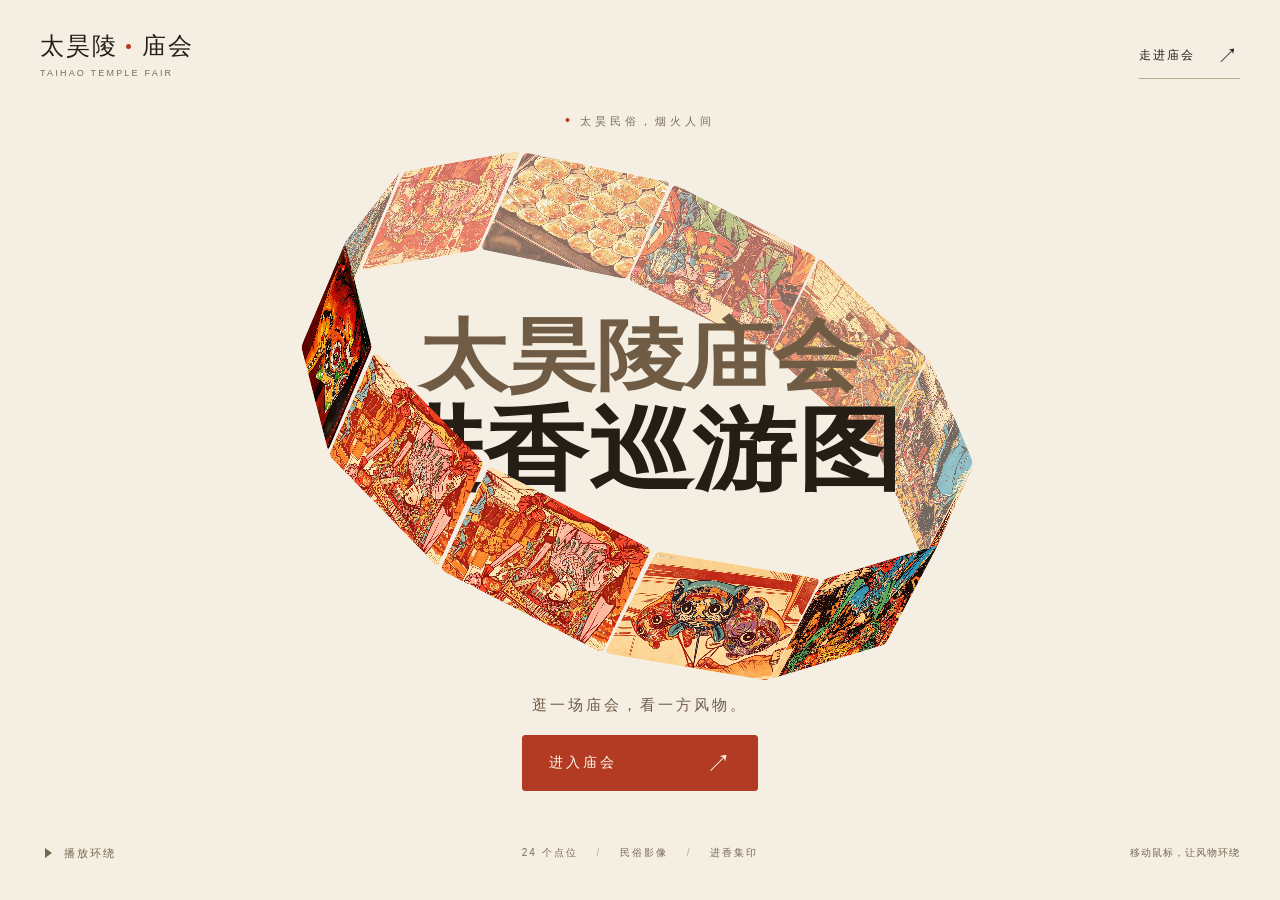
==== index.html @ 87d6bb45 "Unify homepage and map entry and remove the scroll intro" ====
<!doctype html>
<html lang="zh-CN">
<head>
<meta charset="utf-8">
<meta name="viewport" content="width=device-width, initial-scale=1, viewport-fit=cover">
<meta name="theme-color" content="#F5EFE3">
<meta name="description" content="走进太昊陵庙会的互动地图，漫游24个点位，看民俗短片、逛民俗图鉴、集进香香印。">
<meta property="og:title" content="太昊陵庙会 · 进香巡游图">
<meta property="og:description" content="走进庙会，探访民俗。">
<meta property="og:type" content="website">
<meta property="og:image" content="https://kerlynnhoffman997-lab.github.io/taihao-temple-fair/assets/home/home-03.jpg">
<title>太昊陵庙会 · 进香巡游图</title>
<link rel="icon" href="data:,">
<link rel="stylesheet" href="home.css?v=entry2">
<link rel="stylesheet" href="transition.css?v=entry2">
<link rel="preload" as="image" href="assets/home/home-03.jpg">
<script src="home.js?v=entry2" defer></script>
<script>
// Navigation or viewport changes can skip native snapshots. Keep the normal
// paper-to-map reveal in control when the optional native transition aborts.
for (const type of ['pageswap','pagereveal']) {
  window.addEventListener(type, event => {
    const transition = event.viewTransition;
    if (!transition) return;
    transition.ready.catch(() => {
      transition.skipTransition();
      document.documentElement.dataset.transitionFallback = 'true';
    });
  });
}
</script>
</head>
<body>
<!-- Design: warm paper #F5EFE3, ink #241e17, cinnabar #B33B24.
Oversized two-line heading, a perspective image ring, quiet viewport labels.
Geometry adapted from Gallery Heading, Meng To / Design+Code, MIT.
See THIRD_PARTY_NOTICES.txt. The original tour is retained in tour.html. -->
<a class="skip-link" href="#enter">跳到庙会入口</a>
<header class="site-header">
<a class="wordmark" href="./" aria-label="太昊陵庙会首页"><span class="wordmark-cn">太昊陵<span class="wordmark-dot" aria-hidden="true"></span>庙会</span><span class="wordmark-en">TAIHAO TEMPLE FAIR</span></a>
<a class="header-link" href="tour.html">走进庙会 <span aria-hidden="true">↗</span></a>
</header>
<main class="hero" aria-labelledby="page-title">
<div class="gallery" aria-hidden="true"><canvas id="gallery-canvas"></canvas></div>
<div class="fallback-heading"><h1 id="page-title"><span>太昊陵庙会</span><strong>进香巡游图</strong></h1></div>
<div class="hero-note"><span class="live-dot" aria-hidden="true"></span>太昊民俗，烟火人间</div>
<div class="entry"><p class="entry-copy">逛一场庙会，看一方风物。</p><a class="enter-link" id="enter" href="tour.html"><span>进入庙会</span><span class="enter-arrow" aria-hidden="true">↗</span></a></div>
</main>
<footer class="site-footer">
<button class="motion-toggle" id="motion-toggle" type="button" aria-pressed="false"><span class="motion-icon" aria-hidden="true"></span><span id="motion-label">播放环绕</span></button>
<p class="footer-features">24 个点位<span aria-hidden="true"> / </span>民俗影像<span aria-hidden="true"> / </span>进香集印</p>
<p class="gesture-note"><span class="desktop-hint">移动鼠标，让风物环绕</span><span class="touch-hint">轻触画面，让风物环绕</span></p>
</footer>
<noscript><style>.motion-toggle,.gesture-note{visibility:hidden}.gallery{display:none}</style></noscript>
</body>
</html>
---- home.css ----
:root{color-scheme:light;--bg:#F5EFE3;--paper:#241e17;--muted:#796d5c;--red:#B33B24}
*{box-sizing:border-box}html,body{margin:0;min-width:320px;min-height:100%;background:var(--bg)}
body{height:100svh;min-height:620px;overflow:hidden;color:var(--paper);font-family:"PingFang SC","Microsoft YaHei","Noto Sans CJK SC",sans-serif;-webkit-font-smoothing:antialiased}
a{color:inherit;text-decoration:none;-webkit-tap-highlight-color:transparent}button{font:inherit;cursor:pointer}
a:focus-visible,button:focus-visible{outline:2px solid var(--paper);outline-offset:6px}
.skip-link{position:fixed;top:12px;left:50%;z-index:20;padding:12px 20px;background:var(--paper);color:var(--bg);transform:translate(-50%,-160%)}.skip-link:focus{transform:translate(-50%,0)}
.site-header{position:absolute;inset:32px 40px auto;z-index:4;display:flex;align-items:center;justify-content:space-between}
.wordmark{display:flex;flex-direction:column;gap:7px;min-height:48px}.wordmark-cn{font-family:"Songti SC","STZhongsong","Noto Serif CJK SC",serif;font-size:24px;letter-spacing:2px;line-height:1.2}
.wordmark-dot{display:inline-block;width:5px;height:5px;background:var(--red);margin:0 11px 5px 8px;border-radius:50%}.wordmark-en{color:var(--muted);font-size:9px;letter-spacing:2.2px}
.header-link{display:flex;align-items:center;gap:22px;min-height:46px;font-size:12px;letter-spacing:2px;border-bottom:1px solid #b8aa91;transition:color .2s,border-color .2s}.header-link span{font-size:21px}.header-link:hover{color:#B33B24;border-color:var(--red)}
.hero{position:relative;width:100%;height:100%;isolation:isolate}.gallery{position:absolute;inset:0;z-index:-1;touch-action:pan-y}#gallery-canvas{display:block;width:100%;height:100%}
.fallback-heading{position:absolute;inset:0;display:grid;place-items:center;pointer-events:none;padding:0 24px 40px}
h1{margin:0;text-align:center;font-size:clamp(40px,6.7vw,100px);letter-spacing:.055em;line-height:1.3}h1 span,h1 strong{display:block;font-weight:700}h1 span{color:#6f5c46}h1 strong{color:var(--paper)}
.gallery-ready .fallback-heading{position:absolute;width:1px;height:1px;padding:0;margin:-1px;overflow:hidden;clip:rect(0,0,0,0);white-space:nowrap;border:0}
.hero-note{position:absolute;top:114px;left:50%;transform:translateX(-50%);color:#7d6c56;font-size:11px;letter-spacing:4px;white-space:nowrap}.live-dot{display:inline-block;width:4px;height:4px;border-radius:50%;margin:0 10px 3px 0;background:var(--red)}
.entry{position:absolute;left:50%;bottom:109px;transform:translateX(-50%);z-index:3;display:flex;flex-direction:column;align-items:center;gap:18px;white-space:nowrap}
.entry-copy{margin:0;color:#6f5b47;font-family:"Songti SC","STSong","Noto Serif CJK SC",serif;font-size:15px;letter-spacing:3px;line-height:1.6}
.enter-link{color:#fff8eb;display:flex;align-items:center;justify-content:space-between;min-height:56px;min-width:236px;padding:0 23px 0 26px;background:var(--red);border:1px solid var(--red);border-radius:3px;font-size:14px;letter-spacing:3px;transition:background .2s,color .2s,transform .2s}.enter-arrow{font-size:25px;font-weight:400;line-height:1;margin-left:25px}
.enter-link:hover{background:var(--paper);border-color:var(--paper);color:var(--bg);transform:translateY(-2px)}
.site-footer{position:absolute;bottom:max(25px,env(safe-area-inset-bottom));left:40px;right:40px;z-index:4;display:grid;grid-template-columns:1fr auto 1fr;align-items:center;gap:24px}
.motion-toggle{display:flex;align-items:center;justify-self:start;gap:11px;min-height:44px;padding:0 5px;color:#776650;background:none;border:0;font-size:11px;letter-spacing:2px}.motion-toggle:hover{color:var(--paper)}
.motion-icon{width:8px;height:10px;border:0;border-left:7px solid currentColor;border-top:5px solid transparent;border-bottom:5px solid transparent}.motion-toggle[aria-pressed="true"] .motion-icon{width:8px;height:10px;border:0;border-left:2px solid currentColor;border-right:2px solid currentColor}
.footer-features,.gesture-note{margin:0;font-size:10px;color:#7a6954;letter-spacing:2px;line-height:1.8}.footer-features span{margin:0 14px;color:#b8aa92}.gesture-note{justify-self:end;font-size:10px;letter-spacing:1px}.touch-hint{display:none}
@media(hover:none){.desktop-hint{display:none}.touch-hint{display:inline}}
@media(min-width:1600px){.entry{bottom:12vh}.hero-note{top:15vh}}
@media(max-width:759px){
body{min-height:600px}.site-header{inset:24px 23px auto}.wordmark-cn{font-size:21px;letter-spacing:1px}.wordmark-en{font-size:8px;letter-spacing:1.5px}.wordmark-dot{margin:0 7px 4px 5px;width:4px;height:4px}.header-link{gap:10px;font-size:11px;letter-spacing:1px}
.hero-note{top:117px;font-size:10px;letter-spacing:3px}.entry{bottom:135px;gap:15px}.entry-copy{font-size:13px;letter-spacing:2px}.enter-link{min-width:232px;min-height:54px;font-size:13px}
.site-footer{left:22px;right:22px;bottom:max(19px,env(safe-area-inset-bottom));grid-template-columns:1fr 1fr;gap:0 10px}.footer-features{grid-row:1;grid-column:1/-1;justify-self:center;font-size:9px;letter-spacing:1px;margin-bottom:8px}.footer-features span{margin:0 8px}.motion-toggle{grid-row:2;font-size:10px;letter-spacing:1px}.gesture-note{grid-row:2;font-size:9px;letter-spacing:0}
}
@media(max-height:720px) and (min-width:760px){.site-header{top:22px}.hero-note{top:90px}.entry{bottom:82px;gap:10px}.site-footer{bottom:15px}.enter-link{min-height:48px}.entry-copy{font-size:13px}}
@media(max-height:700px) and (max-width:759px){.hero-note{top:102px}.entry{bottom:118px;gap:9px}.entry-copy{font-size:12px}.site-header{top:19px}}
@media(prefers-reduced-motion:reduce){a,button{transition:none!important}}

@media(max-height:560px){
body{min-height:100svh}.site-header{inset:15px 24px auto}.hero-note{display:none}.entry{bottom:61px;gap:7px}.entry-copy{display:none}.enter-link{min-height:44px;min-width:220px}.site-footer{bottom:8px;grid-template-columns:1fr 1fr}.footer-features{display:none}.motion-toggle,.gesture-note{grid-row:1}.gesture-note{grid-column:2}.wordmark-cn{font-size:20px}.wordmark-en{font-size:8px}
}
/* A short departure on the same paper field; the map continues the reveal. */
.gallery,.hero-note,.entry,.site-header,.site-footer{transition:opacity .24s ease,transform .32s ease}
.is-entering .gallery{opacity:0;transform:scale(1.025)}
.is-entering .hero-note,.is-entering .entry,.is-entering .site-header,.is-entering .site-footer{opacity:0}
.is-entering a{pointer-events:none}
@media(prefers-reduced-motion:reduce){.gallery,.hero-note,.entry,.site-header,.site-footer{transition:none}}
---- transition.css ----
/* Shared paper field and a progressive cross-document transition. */
@view-transition{navigation:auto}
::view-transition-group(root){animation-duration:.55s}
::view-transition-old(root){animation:page-away .28s ease-out both;mix-blend-mode:normal}
::view-transition-new(root){animation:page-arrive .55s ease-out both;mix-blend-mode:normal}
@keyframes page-away{to{opacity:0}}
@keyframes page-arrive{from{opacity:0}to{opacity:1}}
@media(prefers-reduced-motion:reduce){
::view-transition-group(root),::view-transition-old(root),::view-transition-new(root){animation-duration:1ms!important;animation-delay:0s!important}
}
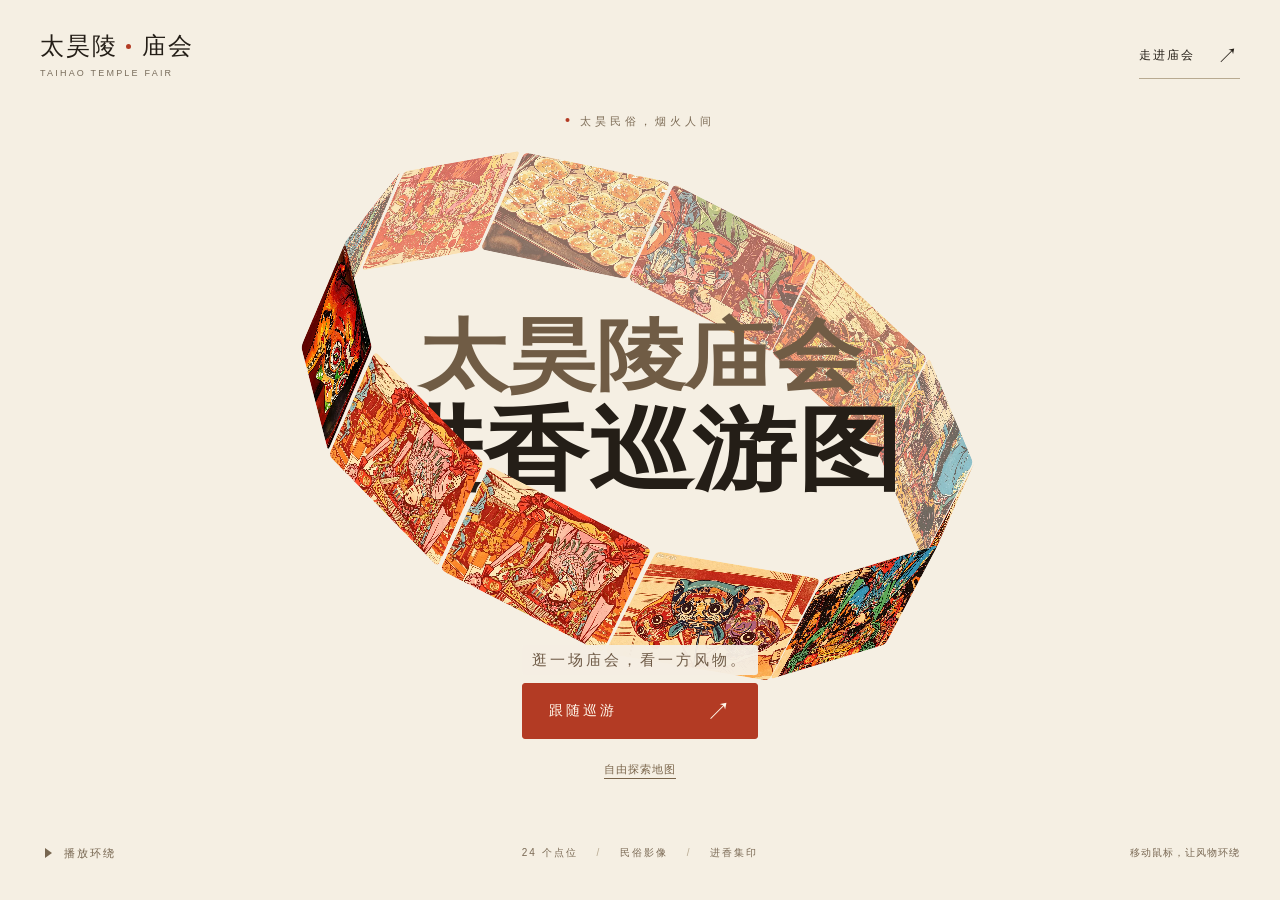
==== commit 9b766e03: "Refine mobile touring, map discovery, and stamp collection" ====
--- a/index.html
+++ b/index.html
@@ -8,13 +8,18 @@
 <meta property="og:title" content="太昊陵庙会 · 进香巡游图">
 <meta property="og:description" content="走进庙会，探访民俗。">
 <meta property="og:type" content="website">
-<meta property="og:image" content="https://kerlynnhoffman997-lab.github.io/taihao-temple-fair/assets/home/home-03.jpg">
+<meta property="og:image" content="https://kerlynnhoffman997-lab.github.io/taihao-temple-fair/assets/home/optimized/home-03.jpg">
+<meta property="og:image:width" content="640">
+<meta property="og:image:height" content="480">
 <title>太昊陵庙会 · 进香巡游图</title>
 <link rel="icon" href="data:,">
-<link rel="stylesheet" href="home.css?v=entry2">
+<link rel="stylesheet" href="home.css?v=opt1">
 <link rel="stylesheet" href="transition.css?v=entry2">
-<link rel="preload" as="image" href="assets/home/home-03.jpg">
-<script src="home.js?v=entry2" defer></script>
+<link rel="preload" as="image" href="assets/home/optimized/home-03.webp" type="image/webp" fetchpriority="high">
+<script src="assets/vendor/motion-mini.js" defer></script>
+<script src="assets/js/motion-ui.js" defer></script>
+<script src="home.js?v=opt1" defer></script>
+<script src="assets/js/home-resume.js?v=opt1" defer></script>
 <script>
 // Navigation or viewport changes can skip native snapshots. Keep the normal
 // paper-to-map reveal in control when the optional native transition aborts.
@@ -38,16 +43,18 @@
 <a class="skip-link" href="#enter">跳到庙会入口</a>
 <header class="site-header">
 <a class="wordmark" href="./" aria-label="太昊陵庙会首页"><span class="wordmark-cn">太昊陵<span class="wordmark-dot" aria-hidden="true"></span>庙会</span><span class="wordmark-en">TAIHAO TEMPLE FAIR</span></a>
-<a class="header-link" href="tour.html">走进庙会 <span aria-hidden="true">↗</span></a>
+<a class="header-link" href="tour.html?start=route">走进庙会 <span aria-hidden="true">↗</span></a>
 </header>
-<main class="hero" aria-labelledby="page-title">
+<main class="hero" aria-labelledby="page-title" aria-describedby="gallery-description">
+<p class="sr-only" id="gallery-description">环绕画廊展示巡游表演、民俗手作与庙会小吃插画。可用页面底部按钮控制播放，或直接进入庙会地图。</p>
+<p class="sr-only" id="gallery-status" role="status">民俗插画正在载入，您也可以直接进入地图。</p>
 <div class="gallery" aria-hidden="true"><canvas id="gallery-canvas"></canvas></div>
 <div class="fallback-heading"><h1 id="page-title"><span>太昊陵庙会</span><strong>进香巡游图</strong></h1></div>
 <div class="hero-note"><span class="live-dot" aria-hidden="true"></span>太昊民俗，烟火人间</div>
-<div class="entry"><p class="entry-copy">逛一场庙会，看一方风物。</p><a class="enter-link" id="enter" href="tour.html"><span>进入庙会</span><span class="enter-arrow" aria-hidden="true">↗</span></a></div>
+<div class="entry"><p class="entry-copy">逛一场庙会，看一方风物。</p><a class="enter-link" id="enter" href="tour.html?start=route"><span>跟随巡游</span><span class="enter-arrow" aria-hidden="true">↗</span></a><div class="entry-secondary"><a class="restart-link" id="start-fresh" href="tour.html?fresh=1">自由探索地图</a><a class="restart-link" id="start-route" href="tour.html?start=route&amp;fresh=1" hidden>从头巡游</a></div></div>
 </main>
 <footer class="site-footer">
-<button class="motion-toggle" id="motion-toggle" type="button" aria-pressed="false"><span class="motion-icon" aria-hidden="true"></span><span id="motion-label">播放环绕</span></button>
+<button class="motion-toggle" id="motion-toggle" type="button" aria-pressed="false" disabled><span class="motion-icon" aria-hidden="true"></span><span id="motion-label">播放环绕</span></button>
 <p class="footer-features">24 个点位<span aria-hidden="true"> / </span>民俗影像<span aria-hidden="true"> / </span>进香集印</p>
 <p class="gesture-note"><span class="desktop-hint">移动鼠标，让风物环绕</span><span class="touch-hint">轻触画面，让风物环绕</span></p>
 </footer>
--- a/home.css
+++ b/home.css
@@ -41,3 +41,34 @@
 .is-entering .hero-note,.is-entering .entry,.is-entering .site-header,.is-entering .site-footer{opacity:0}
 .is-entering a{pointer-events:none}
 @media(prefers-reduced-motion:reduce){.gallery,.hero-note,.entry,.site-header,.site-footer{transition:none}}
+
+/* Keep the HTML title and entrance readable when decorative photos fail. */
+.sr-only{position:absolute;width:1px;height:1px;padding:0;margin:-1px;overflow:hidden;clip:rect(0,0,0,0);white-space:nowrap;border:0}
+.motion-toggle:disabled{cursor:default;opacity:.7}
+.gesture-note{visibility:hidden}.gallery-ready .gesture-note{visibility:visible}.gallery-failed .gesture-note{visibility:hidden}
+@media(max-height:560px){
+.site-header{left:max(24px,env(safe-area-inset-left));right:max(24px,env(safe-area-inset-right))}
+.site-footer{left:max(24px,env(safe-area-inset-left));right:max(24px,env(safe-area-inset-right));bottom:max(8px,env(safe-area-inset-bottom))}
+.entry{bottom:calc(61px + env(safe-area-inset-bottom))}
+.fallback-heading h1{font-size:clamp(28px,6vw,44px)}
+}
+
+/* Direct tour and free-map choices share one compact entrance row. */
+.entry{gap:8px;max-width:calc(100vw - 40px)}
+.entry-secondary{display:flex;align-items:center;justify-content:center;gap:8px;min-height:44px;max-width:100%}
+.restart-link{display:inline-flex;align-items:center;justify-content:center;min-height:44px;padding:0 12px;
+ color:#79644a;font-size:11px;letter-spacing:1px;text-decoration:underline;text-underline-offset:5px;white-space:nowrap}
+.restart-link[hidden]{display:none}
+.restart-link:hover{color:var(--red)}
+.entry-copy{max-width:calc(100vw - 44px);overflow:hidden;text-overflow:ellipsis;
+ padding:3px 10px;border-radius:3px;background:rgba(245,239,227,.96)}
+@media(max-width:759px) and (max-height:620px){body{min-height:100svh}}
+@media(max-width:759px) and (min-height:561px) and (max-height:620px){.entry{bottom:98px}}
+@media(max-height:560px) and (min-width:480px){
+ .entry{display:grid;grid-template-columns:minmax(0,220px) minmax(0,180px);
+  gap:6px 12px;width:min(412px,calc(100vw - 48px))}
+ .entry-copy{display:block;grid-column:1/-1;text-align:center;font-size:11px;letter-spacing:1px;width:fit-content;justify-self:center}
+ .enter-link{min-width:0;min-height:44px}
+ .entry-secondary{grid-column:2;gap:2px}
+ .restart-link{min-width:0;padding:0 6px;font-size:10px;letter-spacing:.5px}
+}
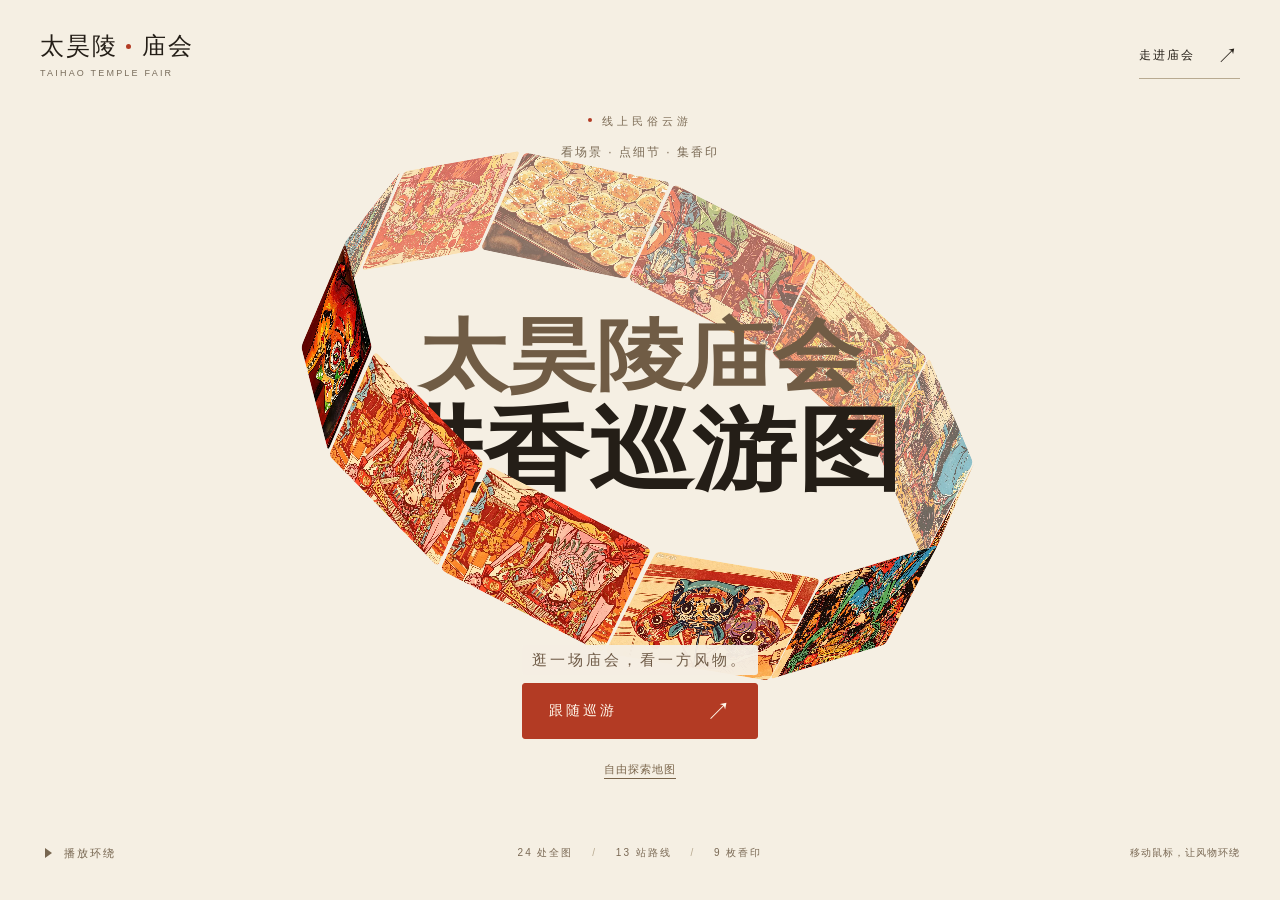
==== commit 5a2f2ba1: "Connect the cultural journey with direct scene exploration and discoveries" ====
--- a/index.html
+++ b/index.html
@@ -4,22 +4,22 @@
 <meta charset="utf-8">
 <meta name="viewport" content="width=device-width, initial-scale=1, viewport-fit=cover">
 <meta name="theme-color" content="#F5EFE3">
-<meta name="description" content="走进太昊陵庙会的互动地图，漫游24个点位，看民俗短片、逛民俗图鉴、集进香香印。">
+<meta name="description" content="太昊陵庙会线上民俗云游：探索24处全图、跟随13站路线，看场景、点细节，收集9枚香印与文化发现。">
 <meta property="og:title" content="太昊陵庙会 · 进香巡游图">
-<meta property="og:description" content="走进庙会，探访民俗。">
+<meta property="og:description" content="线上民俗云游：看场景、点细节、集香印。">
 <meta property="og:type" content="website">
 <meta property="og:image" content="https://kerlynnhoffman997-lab.github.io/taihao-temple-fair/assets/home/optimized/home-03.jpg">
 <meta property="og:image:width" content="640">
 <meta property="og:image:height" content="480">
 <title>太昊陵庙会 · 进香巡游图</title>
 <link rel="icon" href="data:,">
-<link rel="stylesheet" href="home.css?v=opt1">
+<link rel="stylesheet" href="home.css?v=discovery1">
 <link rel="stylesheet" href="transition.css?v=entry2">
 <link rel="preload" as="image" href="assets/home/optimized/home-03.webp" type="image/webp" fetchpriority="high">
 <script src="assets/vendor/motion-mini.js" defer></script>
 <script src="assets/js/motion-ui.js" defer></script>
-<script src="home.js?v=opt1" defer></script>
-<script src="assets/js/home-resume.js?v=opt1" defer></script>
+<script src="home.js?v=discovery1" defer></script>
+<script src="assets/js/home-resume.js?v=discovery1" defer></script>
 <script>
 // Navigation or viewport changes can skip native snapshots. Keep the normal
 // paper-to-map reveal in control when the optional native transition aborts.
@@ -50,12 +50,13 @@
 <p class="sr-only" id="gallery-status" role="status">民俗插画正在载入，您也可以直接进入地图。</p>
 <div class="gallery" aria-hidden="true"><canvas id="gallery-canvas"></canvas></div>
 <div class="fallback-heading"><h1 id="page-title"><span>太昊陵庙会</span><strong>进香巡游图</strong></h1></div>
-<div class="hero-note"><span class="live-dot" aria-hidden="true"></span>太昊民俗，烟火人间</div>
+<div class="hero-note"><span class="live-dot" aria-hidden="true"></span>线上民俗云游</div>
+<p class="hero-guide">看场景 · 点细节 · 集香印</p>
 <div class="entry"><p class="entry-copy">逛一场庙会，看一方风物。</p><a class="enter-link" id="enter" href="tour.html?start=route"><span>跟随巡游</span><span class="enter-arrow" aria-hidden="true">↗</span></a><div class="entry-secondary"><a class="restart-link" id="start-fresh" href="tour.html?fresh=1">自由探索地图</a><a class="restart-link" id="start-route" href="tour.html?start=route&amp;fresh=1" hidden>从头巡游</a></div></div>
 </main>
 <footer class="site-footer">
 <button class="motion-toggle" id="motion-toggle" type="button" aria-pressed="false" disabled><span class="motion-icon" aria-hidden="true"></span><span id="motion-label">播放环绕</span></button>
-<p class="footer-features">24 个点位<span aria-hidden="true"> / </span>民俗影像<span aria-hidden="true"> / </span>进香集印</p>
+<p class="footer-features">24 处全图<span aria-hidden="true"> / </span>13 站路线<span aria-hidden="true"> / </span>9 枚香印</p>
 <p class="gesture-note"><span class="desktop-hint">移动鼠标，让风物环绕</span><span class="touch-hint">轻触画面，让风物环绕</span></p>
 </footer>
 <noscript><style>.motion-toggle,.gesture-note{visibility:hidden}.gallery{display:none}</style></noscript>
--- a/home.css
+++ b/home.css
@@ -72,3 +72,25 @@
  .entry-secondary{grid-column:2;gap:2px}
  .restart-link{min-width:0;padding:0 6px;font-size:10px;letter-spacing:.5px}
 }
+
+/* Explain the online visit without interrupting the entrance. */
+.hero-guide{position:absolute;top:143px;left:50%;z-index:2;transform:translateX(-50%);margin:0;
+ color:#7b6b56;font-size:12px;line-height:1.6;letter-spacing:2px;white-space:nowrap;
+ transition:opacity .24s ease}
+.is-entering .hero-guide{opacity:0}
+@media(max-width:759px){.hero-guide{top:145px;font-size:11px;letter-spacing:1px}}
+@media(max-width:759px) and (max-height:700px) and (min-height:561px){.hero-guide{top:128px}}
+@media(max-height:720px) and (min-width:760px){.hero-guide{top:116px;font-size:11px}}
+@media(max-height:560px) and (min-width:480px){
+ .hero-note{display:block;top:78px;left:24px;transform:none;font-size:10px;letter-spacing:2px}
+ .hero-guide{top:101px;left:24px;transform:none;font-size:10px;letter-spacing:.5px}
+ .footer-features{display:block;position:fixed;top:125px;left:24px;margin:0;font-size:9px;line-height:1.6;letter-spacing:0}
+ .footer-features span{margin:0 5px}
+}
+@media(max-height:560px) and (max-width:479px){
+ .hero-note{display:block;top:82px;font-size:10px;letter-spacing:2px}
+ .hero-guide{top:106px;font-size:10px;letter-spacing:.5px}
+ .footer-features{display:block;position:fixed;top:130px;left:50%;transform:translateX(-50%);margin:0;font-size:9px;letter-spacing:0;white-space:nowrap}
+ .footer-features span{margin:0 5px}
+}
+@media(prefers-reduced-motion:reduce){.hero-guide{transition:none}}
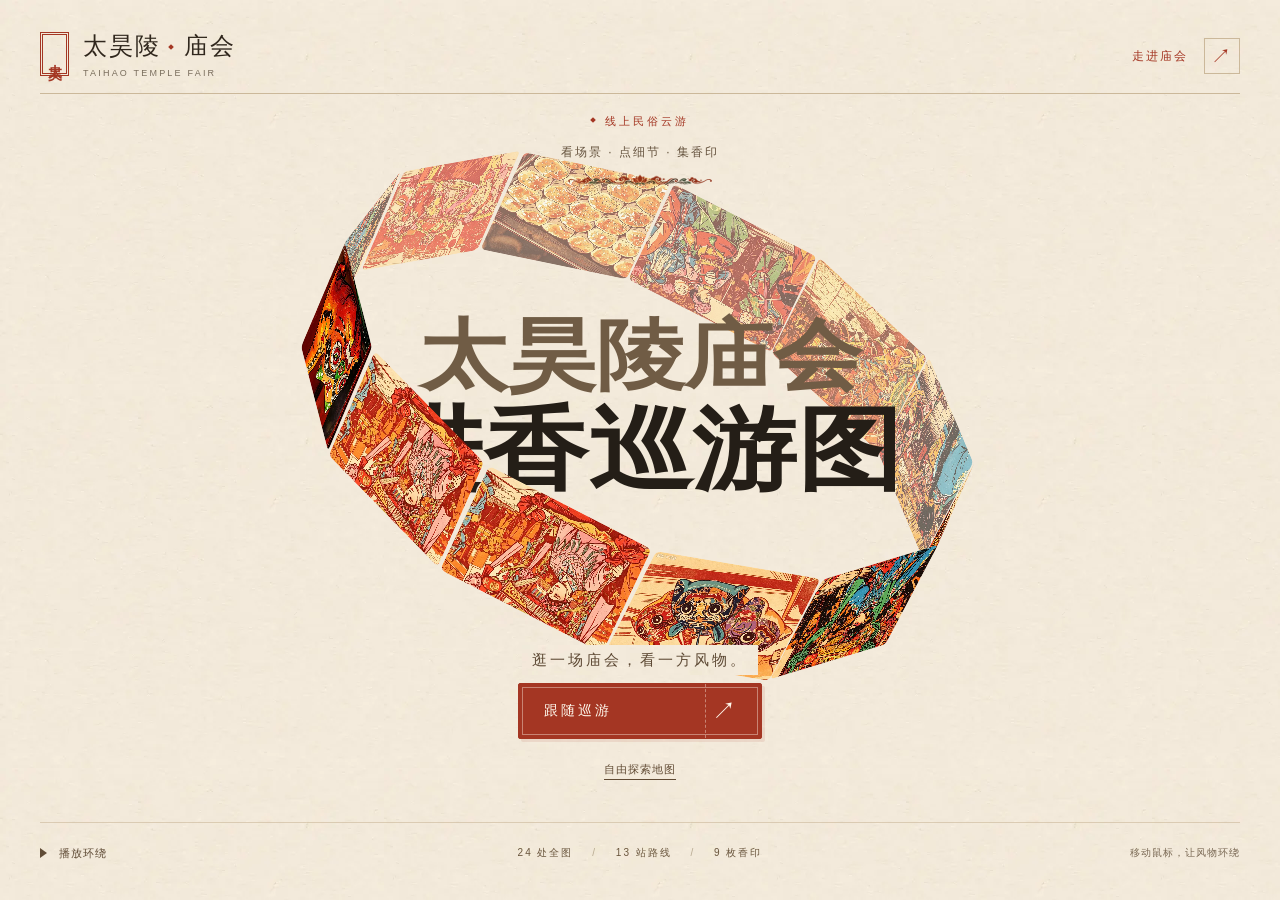
==== commit 09e9e043: "Redesign fair UI components with generated paper and woodcut ornament" ====
--- a/index.html
+++ b/index.html
@@ -15,6 +15,7 @@
 <link rel="icon" href="data:,">
 <link rel="stylesheet" href="home.css?v=discovery1">
 <link rel="stylesheet" href="transition.css?v=entry2">
+<link rel="stylesheet" href="ui-system.css?v=ui1">
 <link rel="preload" as="image" href="assets/home/optimized/home-03.webp" type="image/webp" fetchpriority="high">
 <script src="assets/vendor/motion-mini.js" defer></script>
 <script src="assets/js/motion-ui.js" defer></script>
--- a/ui-system.css
+++ b/ui-system.css
@@ -0,0 +1,170 @@
+/* Taihao component system: printed fair tickets, carved lines and cinnabar seals.
+ * Type: Songti titles 18/24/36; YaHei reading 13/14, controls 12/13.
+ * Surfaces: warm paper + ivory, ink text, cinnabar action, green discoveries.
+ * Spacing: 4/8/12/20/28. Generated textures are decorative; all labels stay live.
+ */
+:root{
+ --ui-paper:#f5efe3;--ui-surface:#fff9ed;--ui-ink:#30271d;--ui-muted:#78634c;
+ --ui-red:#a43623;--ui-red-hover:#862b1c;--ui-green:#526b58;--ui-line:#cbb89a;
+ --ui-paper-image:url('assets/ui/ui-paper.webp');--ui-frieze-image:url('assets/ui/ui-frieze.webp');
+ --ui-title-font:"Songti SC","STZhongsong","Noto Serif CJK SC",serif;
+ --ui-body-font:"PingFang SC","Microsoft YaHei","Noto Sans CJK SC",sans-serif;
+ --ui-icon-book:url("data:image/svg+xml,%3Csvg xmlns='http://www.w3.org/2000/svg' width='24' height='24' viewBox='0 0 24 24' fill='none' stroke='black' stroke-width='1.6' stroke-linejoin='round'%3E%3Cpath d='M12 6C9 3 5 3 2 4v15c4-1 7 0 10 2 3-2 6-3 10-2V4c-3-1-7-1-10 2v15M5 8h4M5 12h4M15 8h4M15 12h4'/%3E%3C/svg%3E");
+ --ui-icon-route:url("data:image/svg+xml,%3Csvg xmlns='http://www.w3.org/2000/svg' width='24' height='24' viewBox='0 0 24 24' fill='none' stroke='black' stroke-width='1.6' stroke-linecap='round' stroke-linejoin='round'%3E%3Ccircle cx='5' cy='5' r='2'/%3E%3Ccircle cx='19' cy='19' r='2'/%3E%3Cpath d='M7 5h9a4 4 0 0 1 0 8H8a3 3 0 0 0 0 6h9'/%3E%3C/svg%3E");
+ --ui-icon-find:url("data:image/svg+xml,%3Csvg xmlns='http://www.w3.org/2000/svg' width='24' height='24' viewBox='0 0 24 24' fill='none' stroke='black' stroke-width='1.7' stroke-linecap='round'%3E%3Ccircle cx='10' cy='10' r='6'/%3E%3Cpath d='m15 15 6 6M10 7v6M7 10h6'/%3E%3C/svg%3E");
+ --ui-icon-sound:url("data:image/svg+xml,%3Csvg xmlns='http://www.w3.org/2000/svg' width='24' height='24' viewBox='0 0 24 24' fill='none' stroke='black' stroke-width='1.6' stroke-linecap='round' stroke-linejoin='round'%3E%3Cpath d='M4 9h4l5-4v14l-5-4H4V9M17 8a6 6 0 0 1 0 8M20 5a10 10 0 0 1 0 14'/%3E%3C/svg%3E");
+ --ui-icon-fit:url("data:image/svg+xml,%3Csvg xmlns='http://www.w3.org/2000/svg' width='24' height='24' viewBox='0 0 24 24' fill='none' stroke='black' stroke-width='1.6' stroke-linecap='round' stroke-linejoin='round'%3E%3Cpath d='M3 9V3h6M15 3h6v6M21 15v6h-6M9 21H3v-6'/%3E%3Cpath d='M8 8h8v8H8z'/%3E%3C/svg%3E");
+}
+body{color:var(--ui-ink);--ink:var(--ui-ink);--cin:var(--ui-red);--red:var(--ui-red)}
+body,.stage{background-color:var(--ui-paper);background-image:var(--ui-paper-image);background-size:384px 384px}
+button,a,input,select{ -webkit-tap-highlight-color:transparent }
+button{touch-action:manipulation}
+button:focus-visible,a:focus-visible,input:focus-visible,[tabindex]:focus-visible{outline:2px solid var(--ui-red);outline-offset:3px}
+button:disabled{cursor:default}
+::selection{background:#a4362326;color:#30271d}
+
+/* An entrance ticket and a small typeset seal replace generic filled rectangles. */
+.site-header{padding-bottom:13px;border-bottom:1px solid var(--ui-line)}
+.wordmark{position:relative;padding-left:43px}
+.wordmark::before{content:'太昊';position:absolute;left:0;top:0;display:flex;align-items:center;justify-content:center;width:29px;height:44px;writing-mode:vertical-rl;border:3px double var(--ui-red);color:var(--ui-red);font:600 14px/1 var(--ui-title-font);letter-spacing:3px;padding-top:3px;box-sizing:border-box}
+.wordmark-dot{border-radius:0;transform:rotate(45deg);width:4px;height:4px}
+.header-link{border-bottom:0;color:var(--ui-red);gap:16px}
+.header-link span{display:flex;align-items:center;justify-content:center;width:36px;height:36px;border:1px solid var(--ui-line);font-size:20px}
+.hero-note{color:var(--ui-red);letter-spacing:3px}
+.live-dot{border-radius:0;transform:rotate(45deg);background:var(--ui-red)}
+.hero-guide{color:#66543f}
+.hero-guide::after{content:'';display:block;position:absolute;top:calc(100% + 9px);left:50%;transform:translateX(-50%);width:180px;height:18px;background-image:var(--ui-frieze-image);background-position:center;background-repeat:no-repeat;background-size:contain;pointer-events:none}
+.enter-link{position:relative;border:1px solid var(--ui-red);border-radius:2px;background:var(--ui-red);min-width:244px;padding:0 16px 0 25px;box-shadow:3px 3px 0 #a436231a;color:#fff9ed}
+.enter-link::before{content:'';position:absolute;inset:3px;border:1px solid #fff9ed66;pointer-events:none}
+.enter-arrow{display:flex;align-items:center;justify-content:center;align-self:stretch;width:40px;min-height:50px;margin:0 0 0 30px;border-left:1px dashed #fff9ed66;font-size:24px}
+.enter-link:hover{background:var(--ui-red-hover);border-color:var(--ui-red-hover);transform:translateY(-1px);box-shadow:3px 4px 0 #a4362324}
+.enter-link:active{transform:translate(1px,1px);box-shadow:1px 1px 0 #a436231a}
+.entry-copy{background-color:var(--ui-paper);background-image:var(--ui-paper-image);border-radius:0;color:#5e4a35}
+.restart-link{color:#604a33;text-underline-offset:6px;text-decoration-thickness:1px}
+.restart-link:hover{color:var(--ui-red)}
+.site-footer{padding-top:8px;border-top:1px solid #cbb89a99}
+.motion-toggle{padding-inline:0;color:#604c36;letter-spacing:1px}
+.footer-features{font-variant-numeric:tabular-nums;color:#69553c}
+
+/* Map chrome: one grouped instrument rail and quiet printed labels. */
+.topbar{background-color:#f5efe3;background-image:var(--ui-paper-image);background-size:384px;border-bottom:1px solid #b6a184;backdrop-filter:none}
+.brand{font-family:var(--ui-title-font);color:var(--ui-ink)}
+.brand-back{color:var(--ui-red)}
+.actions .btn{display:inline-flex;align-items:center;justify-content:center;gap:7px;border:1px solid #bfa98b;border-radius:2px;background:#fff9ed;color:#493925;box-shadow:2px 2px 0 #30271d0b;transition:background .13s,color .13s,border-color .13s}
+.actions .btn.primary{background:var(--ui-red);color:#fff9ed;border-color:var(--ui-red);box-shadow:2px 2px 0 #a4362324}
+.actions .btn:hover{filter:none;border-color:var(--ui-red);color:var(--ui-red)}
+.actions .btn.primary:hover{background:var(--ui-red-hover);color:#fff9ed}
+.actions .btn:active{box-shadow:none}
+#btnAtlas::before,.sound-toggle::before,.map-caption::before{content:'';display:block;flex:0 0 16px;width:16px;height:16px;background:currentColor;mask:var(--ui-icon-book) center/contain no-repeat}
+.map-context>div{border-left:3px double var(--ui-red);padding-left:13px}
+.map-context h1{font-family:var(--ui-title-font);font-size:36px;letter-spacing:5px;color:#483523}
+.map-eyebrow{color:var(--ui-red);font-size:10px;letter-spacing:1.8px}
+.map-intro{color:#6c563e}
+.sound-toggle{display:flex;align-items:center;justify-content:center;gap:7px;border:1px solid var(--ui-line);border-radius:2px;color:#695039;background:#fff9ed;box-shadow:none}
+.sound-toggle::before{mask-image:var(--ui-icon-sound)}
+.sound-toggle[aria-pressed=true]{background:#526b58;color:#fff9ed;border-color:#526b58}
+.mapview{border:1px solid #b7a082;border-radius:3px;box-shadow:0 0 0 4px #e4d7bf55}
+.map-controls{gap:0;border:1px solid #ad9677;border-radius:2px;background-color:#fff9ed;background-image:var(--ui-paper-image);box-shadow:2px 2px 0 #30271d15;overflow:hidden}
+.map-controls button{border:0;border-bottom:1px dashed #c8b699;border-radius:0;background:transparent;box-shadow:none;color:#5f452d;font-size:23px}
+.map-controls button:last-child{border-bottom:0}
+.map-controls button:hover{background:#eadac1;color:#8f2e20}
+#mapOverview{font-size:0}
+#mapOverview::before{content:'';display:block;width:20px;height:20px;background:currentColor;mask:var(--ui-icon-fit) center/contain no-repeat}
+#journeyAbout{font-size:12px;letter-spacing:1px;font-family:var(--ui-title-font);font-weight:600}
+.map-caption{display:flex;align-items:center;gap:7px;padding:6px 10px;border:1px solid #baa17c;border-radius:2px;background:#fff9ed;color:#65492c;font-size:11px;box-shadow:2px 2px 0 #30271d10;white-space:nowrap}
+.map-caption::before{mask-image:var(--ui-icon-find)}
+.map-caption:hover{border-color:var(--ui-red);color:var(--ui-red)}
+.hot .dot{border-radius:1px;border:2px solid #fff9ed;transform:rotate(45deg);box-shadow:0 0 0 1px #30271d55}
+.hot .lab{border-radius:2px;border-color:#c8b392;background:#fff9ed;box-shadow:2px 2px 0 #30271d12}
+.hot:hover .dot,.hot:focus-visible .dot,.hot.active .dot{transform:rotate(45deg) scale(1.2)}
+.hot .ring{animation:none!important;opacity:0!important}
+.hot.stamped .dot{box-shadow:0 0 0 2px #a4362377}
+.legend{border-radius:2px;background:#fff9edf0;border-color:#cbb89a99;color:#66513a}
+.legend i{border-radius:0;transform:rotate(45deg);width:6px;height:6px}
+#tilebar .tile{border-radius:2px;background-color:#fff9ed;background-image:var(--ui-paper-image);border-color:#c0a883;box-shadow:2px 2px 0 #30271d12}
+#tilebar .stamp-summary{border:3px double #a4362377;color:#753c2a}
+#tilebar .stamp-summary>div:first-child{font-family:var(--ui-title-font);font-size:14px;letter-spacing:1px}
+#stampN{color:var(--ui-red);font-size:19px}
+#stampDots i{border-radius:0;border:1px solid #bba17f;background:transparent}
+#stampDots i.on{border-color:var(--ui-red);background:var(--ui-red)}
+#timebar{border-radius:2px;border:1px solid #b9a07c;background-color:#fff9ed;background-image:var(--ui-paper-image);box-shadow:2px 2px 0 #30271d12}
+#timebar .tt{font-family:var(--ui-title-font);color:var(--ui-red)}
+#timebar .day{color:#5f4329;font-variant-numeric:tabular-nums}
+#timebar .marks{color:#725b3f}
+.timeline-close,#tbPlay{border-radius:2px;background:#fff9ed;border-color:#bba381;color:#6e472e}
+
+/* Reading is typeset as a folio: clear title, underlined tabs, a named action. */
+.detailview{background-color:var(--ui-paper);background-image:var(--ui-paper-image)}
+.detailview .dcard{border:1px solid #b9a17d;border-radius:3px;background-color:#fff9ed;background-image:var(--ui-paper-image);background-size:384px;box-shadow:4px 4px 0 #30271d16}
+.dcard h3{font-family:var(--ui-title-font);font-size:24px;font-weight:600;color:#49321f;letter-spacing:2px}
+.dcard .cat{border-style:double!important;border-width:3px!important;border-radius:1px;padding:2px 8px;font-family:var(--ui-title-font);font-size:11px;letter-spacing:2px;background:#fff9ed}
+.dcard .step{color:#766047;font-size:11px;letter-spacing:.5px}
+.dcard .close{color:#78442e;border:1px solid transparent;border-radius:2px;background:transparent}
+.dcard .close:hover{border-color:#d1b898;background:#f1e5d1}
+.dtabs{gap:4px;border-bottom:1px solid #cbb89a;margin-bottom:14px;flex-wrap:nowrap}
+.dtab{border:0;border-bottom:2px solid transparent;border-radius:0;padding:8px 12px;background:transparent;color:#7a654d;font-size:12px}
+.dtab.on{background:transparent;border-bottom-color:var(--ui-red);color:var(--ui-red);font-weight:600}
+.dtab:hover{color:var(--ui-red);background:#a4362308}
+.dbody{color:#4f3d2a;font-size:13px;line-height:1.95}
+.content-kind{color:#71583e;font-size:10px;letter-spacing:1px}
+.context-title{font-family:var(--ui-title-font);font-size:17px;font-weight:600;color:#5f3c25}
+.point-story{border-bottom:1px dashed #c5ab85;padding-bottom:13px}
+.story-phase{color:var(--ui-red);font-size:10px;letter-spacing:1px}
+.story-lead{color:#5e472e;font-size:13px;line-height:1.9}
+.story-question{display:flex;align-items:flex-start;gap:8px;border:0;border-top:1px solid #dac7a9;border-bottom:1px solid #dac7a9;border-radius:0;padding:10px 0;background:transparent;color:#8c3422;font-size:12px;line-height:1.8}
+.story-question::before{content:'';display:block;flex:0 0 16px;width:16px;height:16px;margin-top:3px;background:currentColor;mask:var(--ui-icon-find) center/contain no-repeat}
+.story-question:hover{background:#a4362308}
+.media-actions{gap:12px}
+.media-action{border:0;border-bottom:1px solid #c4a983;border-radius:0;background:transparent;padding:7px 0;color:#80492c;font-size:12px;box-shadow:none}
+.media-action:hover{border-color:var(--ui-red);background:transparent;color:var(--ui-red)}
+.point-discovery{border-top:1px dashed #c5ab85;color:#5d4d36}
+.point-discovery button{border:1px solid #ac9270;border-radius:2px;background:#f4ead7;color:#5d452c;box-shadow:2px 2px 0 #30271d0b}
+.point-discovery button:hover{border-color:var(--ui-red);color:var(--ui-red)}
+.related-folk{color:#73583a}
+.related-folk button{display:inline-flex;align-items:center;gap:7px;border:0;border-bottom:1px solid #c4a983;border-radius:0;padding:7px 0;background:transparent;color:#78462b}
+.related-folk button::after{content:'↗';font-size:14px}
+.related-folk div{gap:8px 18px}
+.dcard .acts .ab{border-radius:2px;border-color:#ad906b;box-shadow:2px 2px 0 #30271d0a}
+.dcard .acts .audio{color:#5c452d;background:#f5ead6;border-color:#c3aa86}
+.dcard .acts .stamp{background:var(--ui-red);border:3px double #fff9ed99;color:#fff9ed;outline:1px solid var(--ui-red);outline-offset:-1px}
+.dcard .acts .stamp.done{background:var(--ui-green);color:#fff9ed;border-color:#fff9ed88;outline-color:var(--ui-green)}
+.dcard .acts .stamp.off{background:#eee3cf;color:#8b7b65;border:1px solid #cabb9f;outline:none}
+.dcard .tags i{border-radius:0;background:transparent;border-bottom:1px solid #c8b390;padding:3px 0;color:#766047}
+.dtagbig{border:3px double #a4362366;border-radius:1px;background-color:#fff9ed;background-image:var(--ui-paper-image);color:#744029;font-family:var(--ui-title-font);text-shadow:none;font-size:28px;letter-spacing:4px}
+.sub{isolation:isolate;border:0;border-radius:2px;background:transparent;color:var(--ui-red);box-shadow:none;font-family:var(--ui-title-font);font-weight:600}
+.sub::before{content:'';position:absolute;z-index:-1;inset:6px;border:3px double var(--ui-red);border-radius:2px;background:#fff9ed;box-shadow:1px 1px 0 #30271d22;pointer-events:none}
+.sub:hover,.sub.on{background:transparent;color:#fff9ed;box-shadow:none}
+.sub:hover::before,.sub.on::before{background:var(--ui-red);border-color:#fff9ed;box-shadow:0 0 0 1px var(--ui-red)}
+.sub:focus-visible{outline:2px solid var(--ui-red);outline-offset:3px}
+.route-finish{border:0;border-top:3px double #a4362377;border-radius:0;background:transparent;color:#69462b}
+.route-finish button{border-radius:2px;border-color:#b99e78;background:#f4e7ce;color:#7e3c26}
+.point-pending{color:#91412a;border-radius:0;background:#f0e3cd;border:1px dashed #c6aa80}
+.scene-retry,.map-load-status{border-radius:2px;border-color:#ae8963;background-color:#fff9ed;background-image:var(--ui-paper-image);color:#6e4128}
+.scene-retry:disabled{opacity:.6}
+
+@media(max-width:759px){
+ .wordmark{padding-left:35px}.wordmark::before{width:25px;height:39px;font-size:12px;letter-spacing:2px}
+ .site-header{padding-bottom:11px}.wordmark-cn{font-size:20px}
+ .header-link{gap:8px;font-size:11px}.header-link span{width:30px;height:30px;font-size:18px}
+ .enter-link{min-width:232px}.enter-arrow{min-height:48px}
+ .site-footer{padding-top:6px}
+}
+@media(max-width:680px){
+ .map-context>div{padding-left:10px}.map-context h1{font-size:27px;letter-spacing:3px}
+ .map-eyebrow{font-size:10px;letter-spacing:.5px}.map-caption{font-size:10px;gap:5px;padding-inline:8px}
+ .actions .btn{gap:5px}.actions #btnAtlas::before{width:14px;height:14px;flex-basis:14px}
+ .dcard h3{font-size:21px}.dtab{padding-inline:9px}
+ .story-question{font-size:12px}.related-folk button{font-size:12px}
+ #tilebar .stamp-summary>div:first-child{font-size:12px}
+}
+@media(max-height:560px){
+ .site-header{padding-bottom:8px}.wordmark::before{height:36px;font-size:12px}
+ .enter-arrow{min-height:40px}.hero-guide::after{display:none}
+ .site-footer{padding-top:0;border-top:0}.map-context h1{font-size:24px}
+}
+@media(max-width:700px) and (max-height:440px){
+ .map-controls{gap:0}.map-controls button{border-bottom:0;border-right:1px dashed #c8b699}.map-controls button:last-child{border-right:0}
+}
+@media(prefers-reduced-motion:reduce){
+ .enter-link,.actions .btn,.sub{transition:none!important}.enter-link:hover,.enter-link:active{transform:none}
+}
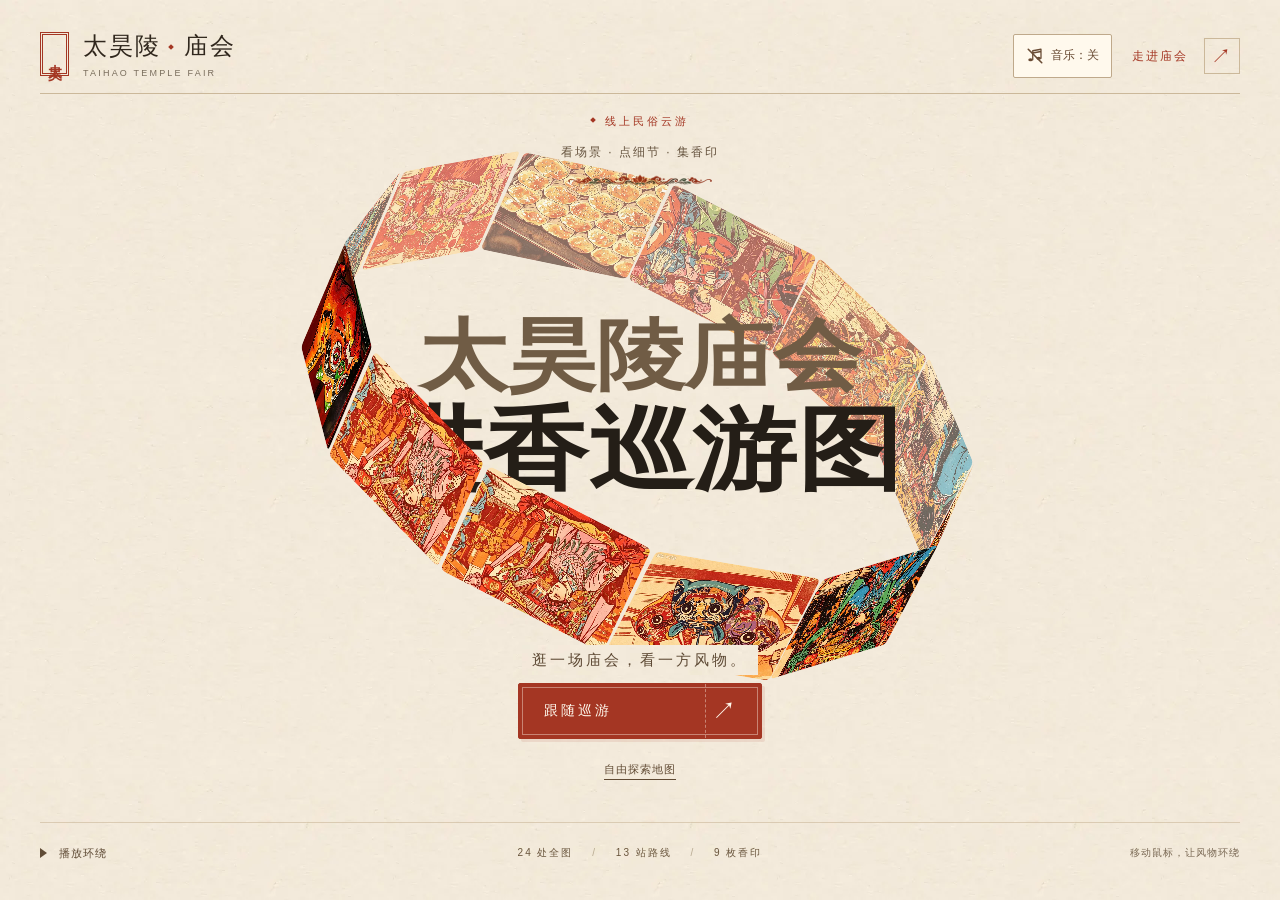
==== commit d995ec6b: "Add accessible background music controls and original instrumental loop" ====
--- a/index.html
+++ b/index.html
@@ -16,11 +16,14 @@
 <link rel="stylesheet" href="home.css?v=discovery1">
 <link rel="stylesheet" href="transition.css?v=entry2">
 <link rel="stylesheet" href="ui-system.css?v=ui1">
+<link rel="stylesheet" href="music-controls.css?v=music1">
 <link rel="preload" as="image" href="assets/home/optimized/home-03.webp" type="image/webp" fetchpriority="high">
 <script src="assets/vendor/motion-mini.js" defer></script>
 <script src="assets/js/motion-ui.js" defer></script>
 <script src="home.js?v=discovery1" defer></script>
 <script src="assets/js/home-resume.js?v=discovery1" defer></script>
+<script src="assets/vendor/howler.core-2.2.4.min.js" defer></script>
+<script src="assets/js/background-music.js?v=music1" defer></script>
 <script>
 // Navigation or viewport changes can skip native snapshots. Keep the normal
 // paper-to-map reveal in control when the optional native transition aborts.
@@ -44,7 +47,7 @@
 <a class="skip-link" href="#enter">跳到庙会入口</a>
 <header class="site-header">
 <a class="wordmark" href="./" aria-label="太昊陵庙会首页"><span class="wordmark-cn">太昊陵<span class="wordmark-dot" aria-hidden="true"></span>庙会</span><span class="wordmark-en">TAIHAO TEMPLE FAIR</span></a>
-<a class="header-link" href="tour.html?start=route">走进庙会 <span aria-hidden="true">↗</span></a>
+<div class="home-header-actions"><button class="music-toggle" id="musicToggle" data-music-toggle type="button" aria-pressed="false" aria-label="开启背景音乐"><svg class="music-icon" viewBox="0 0 24 24" aria-hidden="true" focusable="false" fill="none" stroke="currentColor" stroke-width="1.7" stroke-linecap="round" stroke-linejoin="round"><path d="M9 17V5l11-2v12M9 8l11-2"/><ellipse cx="6" cy="17" rx="3" ry="2" fill="currentColor" stroke="none"/><ellipse cx="17" cy="15" rx="3" ry="2" fill="currentColor" stroke="none"/><path class="music-off-slash" d="m3 3 18 18"/></svg><span data-music-label>音乐：关</span></button><a class="header-link" href="tour.html?start=route">走进庙会 <span aria-hidden="true">↗</span></a></div>
 </header>
 <main class="hero" aria-labelledby="page-title" aria-describedby="gallery-description">
 <p class="sr-only" id="gallery-description">环绕画廊展示巡游表演、民俗手作与庙会小吃插画。可用页面底部按钮控制播放，或直接进入庙会地图。</p>
--- a/ui-system.css
+++ b/ui-system.css
@@ -131,11 +131,6 @@
 .dcard .acts .stamp.off{background:#eee3cf;color:#8b7b65;border:1px solid #cabb9f;outline:none}
 .dcard .tags i{border-radius:0;background:transparent;border-bottom:1px solid #c8b390;padding:3px 0;color:#766047}
 .dtagbig{border:3px double #a4362366;border-radius:1px;background-color:#fff9ed;background-image:var(--ui-paper-image);color:#744029;font-family:var(--ui-title-font);text-shadow:none;font-size:28px;letter-spacing:4px}
-.sub{isolation:isolate;border:0;border-radius:2px;background:transparent;color:var(--ui-red);box-shadow:none;font-family:var(--ui-title-font);font-weight:600}
-.sub::before{content:'';position:absolute;z-index:-1;inset:6px;border:3px double var(--ui-red);border-radius:2px;background:#fff9ed;box-shadow:1px 1px 0 #30271d22;pointer-events:none}
-.sub:hover,.sub.on{background:transparent;color:#fff9ed;box-shadow:none}
-.sub:hover::before,.sub.on::before{background:var(--ui-red);border-color:#fff9ed;box-shadow:0 0 0 1px var(--ui-red)}
-.sub:focus-visible{outline:2px solid var(--ui-red);outline-offset:3px}
 .route-finish{border:0;border-top:3px double #a4362377;border-radius:0;background:transparent;color:#69462b}
 .route-finish button{border-radius:2px;border-color:#b99e78;background:#f4e7ce;color:#7e3c26}
 .point-pending{color:#91412a;border-radius:0;background:#f0e3cd;border:1px dashed #c6aa80}
--- a/music-controls.css
+++ b/music-controls.css
@@ -0,0 +1,38 @@
+/* Background music stays within reach; sound cues remain a separate setting. */
+.music-toggle{display:inline-flex;align-items:center;justify-content:center;gap:7px;flex-shrink:0;min-width:96px;min-height:44px;padding:9px 12px;border:1px solid #bfa98b;border-radius:2px;background:#fff9ed;color:#694b34;font:inherit;font-size:12px;line-height:1.3;letter-spacing:0;white-space:nowrap;cursor:pointer;touch-action:manipulation;transition:background .15s ease,color .15s ease,border-color .15s ease}
+.music-toggle:hover{border-color:#a43623;color:#a43623}
+.music-toggle[aria-pressed=true]{border-color:#526b58;background:#edf0e5;color:#3e5c43}
+.music-toggle:focus-visible{outline:2px solid #a43623;outline-offset:3px}
+.music-toggle:disabled{opacity:.65;cursor:wait}
+.music-icon{display:block;flex:0 0 18px;width:18px;height:18px;pointer-events:none}
+.music-off-slash{display:block;stroke-width:2.1;paint-order:stroke}
+.music-toggle[aria-pressed=true] .music-off-slash{display:none}
+.home-header-actions{display:flex;align-items:center;gap:20px;flex-shrink:0}
+.topbar .row1>.music-toggle{margin-left:auto}
+.topbar .row1>.actions{margin-left:0}
+.music-settings label{display:flex;align-items:center;justify-content:space-between;gap:12px;color:#6c5b43;font-size:12px}
+.music-settings output{color:#8f7250;font-variant-numeric:tabular-nums}
+.music-settings input[type=range]{display:block;width:100%;min-height:44px;accent-color:#526b58;cursor:pointer}
+.music-settings .music-menu-toggle{width:100%;margin-top:4px;min-height:44px}
+.music-note{margin:8px 0 0;color:#79664d;font-size:11px;line-height:1.7}
+@media(max-width:680px){
+ .home-header-actions{gap:8px}
+ .home-header-actions .header-link{display:none}
+ .home-header-actions .music-toggle{min-width:88px;padding-inline:9px;font-size:11px}
+}
+@media(max-width:680px) and (min-height:521px){
+ .topbar .row1{grid-template-columns:minmax(0,1fr) auto;grid-template-rows:36px 44px}
+ .topbar .row1>.brand{grid-column:1;grid-row:1}
+ .topbar .row1>.music-toggle{grid-column:2;grid-row:1;justify-self:end;margin-left:0}
+ .topbar .row1>.actions{grid-column:1/-1;grid-row:2}
+}
+@media(max-width:680px),(max-width:920px) and (max-height:520px){
+ .stage.has-detail.reading-sheet-enabled .row1{gap:6px}
+ .stage.has-detail.reading-sheet-enabled .row1>.music-toggle{width:44px;min-width:44px;min-height:44px;padding:0;gap:3px;margin-left:auto}
+ .stage.has-detail.reading-sheet-enabled #musicToggle [data-music-label]{font-size:0;letter-spacing:0}
+ .stage.has-detail.reading-sheet-enabled #musicToggle [data-music-label]::after{content:'关';font-size:11px;line-height:1}
+ .stage.has-detail.reading-sheet-enabled #musicToggle[aria-pressed=true] [data-music-label]::after{content:'开'}
+ .stage.has-detail.reading-sheet-enabled .row1>.actions{margin-left:0;gap:5px}
+ .stage.has-detail.reading-sheet-enabled .actions .btn{padding-inline:8px}
+}
+@media(prefers-reduced-motion:reduce){.music-toggle{transition:none}}
